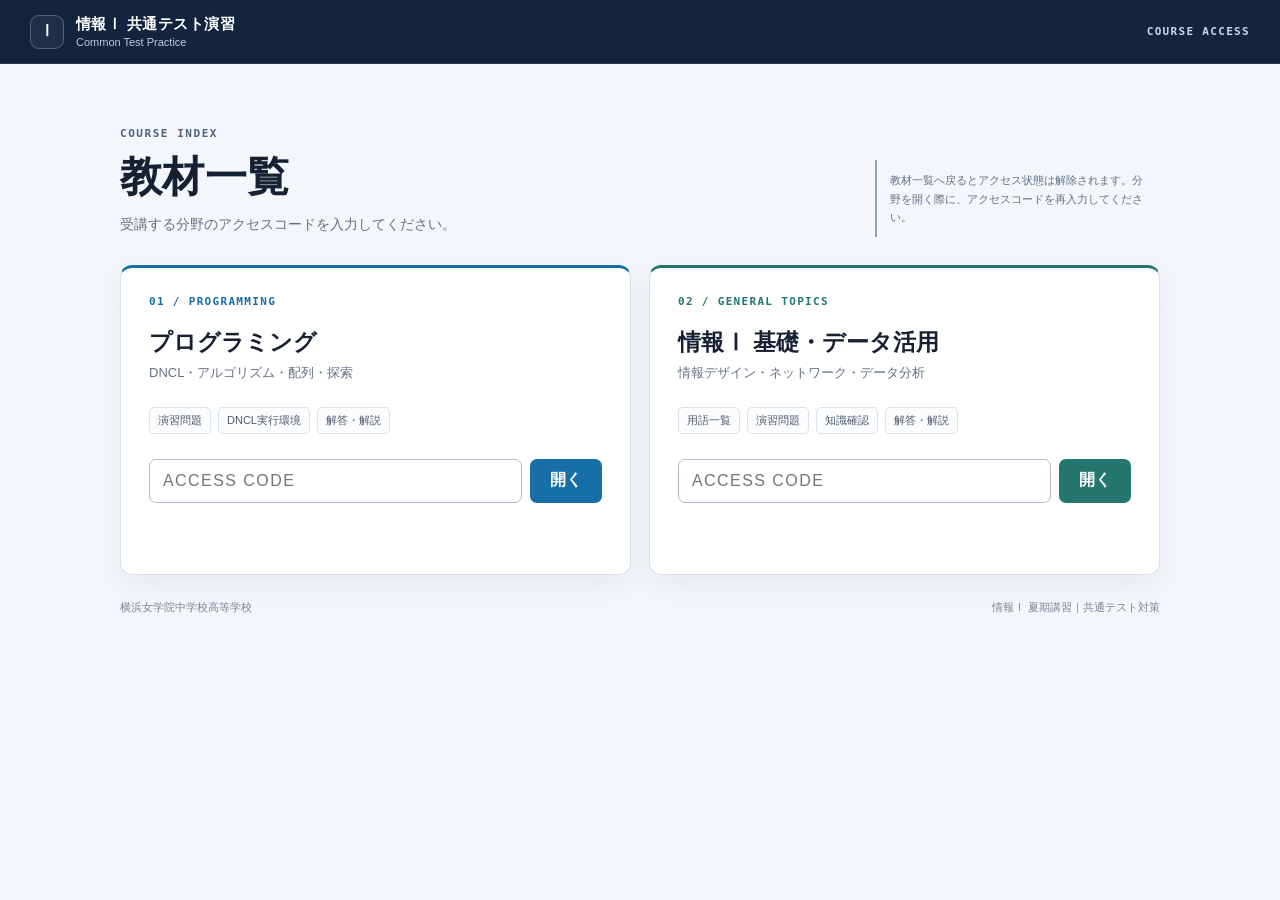
==== index.html @ 6aa04e36 "Publish Information I summer course portal" ====
<!doctype html>
<html lang="ja">
<head>
  <meta charset="utf-8">
  <meta name="viewport" content="width=device-width,initial-scale=1">
  <title>情報Ⅰ 共通テスト演習</title>
  <style>
    :root{--ink:#172033;--muted:#667085;--line:#d8e0ea;--navy:#13243f;--blue:#176fa7;--teal:#23776f;--paper:#f3f6fa}
    *{box-sizing:border-box}html,body{margin:0;min-height:100%;font-family:-apple-system,BlinkMacSystemFont,"Segoe UI","Noto Sans JP",sans-serif;color:var(--ink);background:var(--paper)}button,input{font:inherit}button{touch-action:manipulation}
    .top{height:64px;display:flex;align-items:center;justify-content:space-between;padding:0 30px;background:var(--navy);color:#fff;border-bottom:1px solid #ffffff18}.brand{display:flex;align-items:center;gap:12px}.mark{width:34px;height:34px;display:grid;place-items:center;border:1px solid #ffffff40;border-radius:9px;background:#ffffff0d;font-weight:900}.brand strong{display:block;font-size:15px;letter-spacing:.03em}.brand small{display:block;margin-top:2px;color:#becce0;font-size:11px}.status{font:700 11px/1 ui-monospace,monospace;letter-spacing:.12em;color:#cbd7e8}
    .wrap{width:min(1040px,calc(100% - 32px));margin:0 auto;padding:64px 0 38px}.heading{display:grid;grid-template-columns:minmax(0,1fr) auto;align-items:end;gap:24px;margin-bottom:28px}.eyebrow{font:800 11px/1 ui-monospace,monospace;letter-spacing:.14em;color:#52617a}.heading h1{margin:10px 0 8px;font-size:clamp(28px,4vw,42px);letter-spacing:.01em}.heading p{margin:0;color:var(--muted);font-size:14px;line-height:1.7}.note{max-width:285px;padding:11px 13px;border-left:2px solid #8da3be;color:#627087;font-size:11px;line-height:1.65}
    .cards{display:grid;grid-template-columns:1fr 1fr;gap:18px}.card{position:relative;min-height:310px;padding:28px;background:#fff;border:1px solid var(--line);border-top:3px solid var(--accent);border-radius:12px;box-shadow:0 10px 30px rgba(20,39,68,.055);transition:transform .18s ease,box-shadow .18s ease}.card:focus-within{transform:translateY(-2px);box-shadow:0 14px 34px rgba(20,39,68,.09)}.section-no{font:800 11px/1 ui-monospace,monospace;color:var(--accent);letter-spacing:.12em}.card h2{margin:20px 0 6px;font-size:23px}.scope{color:var(--muted);font-size:13px}.contents{display:flex;gap:7px;flex-wrap:wrap;margin:25px 0}.contents span{padding:5px 8px;border:1px solid var(--line);border-radius:5px;color:#4d596d;font-size:11px;background:#fbfcfe}.access{display:grid;grid-template-columns:1fr auto;gap:8px}.access input{min-width:0;height:44px;padding:0 13px;border:1px solid #aeb9c9;border-radius:7px;background:#fff;font-size:16px;letter-spacing:.09em;text-transform:uppercase}.access input:focus{outline:3px solid color-mix(in srgb,var(--accent) 17%,transparent);border-color:var(--accent)}.access button{height:44px;padding:0 20px;border:0;border-radius:7px;background:var(--accent);color:#fff;font-weight:800;cursor:pointer}.access button:hover{filter:brightness(.94)}.message{min-height:20px;margin-top:8px;color:#a23b30;font-size:12px}.card.error{animation:shake .28s}@keyframes shake{25%{transform:translateX(-4px)}75%{transform:translateX(4px)}}
    .foot{display:flex;justify-content:space-between;gap:20px;margin-top:25px;color:#7a8495;font-size:11px}.foot span:last-child{text-align:right}@media(max-width:720px){.top{height:58px;padding:0 15px}.status{display:none}.wrap{padding:38px 0 24px}.heading{display:block}.note{margin-top:17px;max-width:none}.cards{grid-template-columns:1fr}.card{min-height:auto;padding:23px}.foot{display:block;line-height:1.8}.foot span{display:block}.foot span:last-child{text-align:left}.brand small{display:none}}
  </style>
</head>
<body>
  <header class="top"><div class="brand"><div class="mark">Ⅰ</div><div><strong>情報Ⅰ 共通テスト演習</strong><small>Common Test Practice</small></div></div><div class="status">COURSE ACCESS</div></header>
  <main class="wrap">
    <section class="heading"><div><div class="eyebrow">COURSE INDEX</div><h1>教材一覧</h1><p>受講する分野のアクセスコードを入力してください。</p></div><div class="note">教材一覧へ戻るとアクセス状態は解除されます。分野を開く際に、アクセスコードを再入力してください。</div></section>
    <section class="cards">
      <article class="card" id="programCard" style="--accent:var(--blue)"><div class="section-no">01 / PROGRAMMING</div><h2>プログラミング</h2><div class="scope">DNCL・アルゴリズム・配列・探索</div><div class="contents"><span>演習問題</span><span>DNCL実行環境</span><span>解答・解説</span></div><div class="access"><input id="programInput" autocomplete="off" autocapitalize="characters" spellcheck="false" placeholder="ACCESS CODE" aria-label="プログラミングのアクセスコード"><button data-course="program">開く</button></div><div class="message" aria-live="polite"></div></article>
      <article class="card" id="infoCard" style="--accent:var(--teal)"><div class="section-no">02 / GENERAL TOPICS</div><h2>情報Ⅰ 基礎・データ活用</h2><div class="scope">情報デザイン・ネットワーク・データ分析</div><div class="contents"><span>用語一覧</span><span>演習問題</span><span>知識確認</span><span>解答・解説</span></div><div class="access"><input id="infoInput" autocomplete="off" autocapitalize="characters" spellcheck="false" placeholder="ACCESS CODE" aria-label="情報Ⅰ 基礎・データ活用のアクセスコード"><button data-course="info">開く</button></div><div class="message" aria-live="polite"></div></article>
    </section>
    <div class="foot"><span>横浜女学院中学校高等学校</span><span>情報Ⅰ 夏期講習｜共通テスト対策</span></div>
  </main>
  <script>
    const courses={program:{word:'DNCL',href:'programming.html',card:'programCard',input:'programInput'},info:{word:'INFO',href:'info.html',card:'infoCard',input:'infoInput'}};
    function enter(key){const c=courses[key],card=document.getElementById(c.card),input=document.getElementById(c.input),msg=card.querySelector('.message');if(input.value.trim().toUpperCase()===c.word){location.href=c.href;return}msg.textContent='アクセスコードを確認してください。';card.classList.remove('error');void card.offsetWidth;card.classList.add('error');input.select()}
    document.querySelectorAll('[data-course]').forEach(button=>button.addEventListener('click',()=>enter(button.dataset.course)));
    document.querySelectorAll('.access input').forEach(input=>input.addEventListener('keydown',event=>{if(event.key==='Enter')enter(input.id.startsWith('program')?'program':'info')}));
  </script>
</body>
</html>
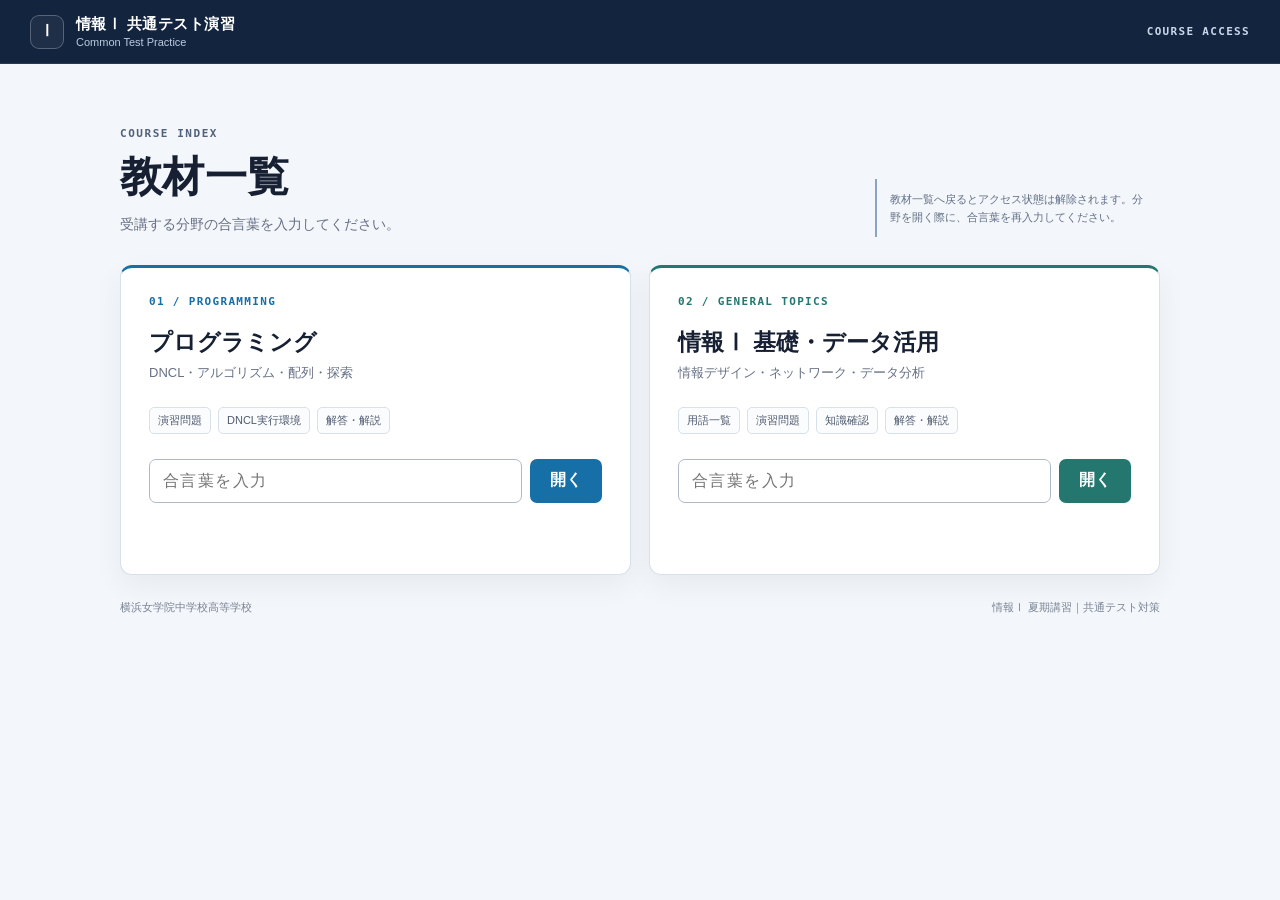
==== commit b431254f: "入口画面の合言葉表記を統一" ====
--- a/index.html
+++ b/index.html
@@ -16,16 +16,16 @@
 <body>
   <header class="top"><div class="brand"><div class="mark">Ⅰ</div><div><strong>情報Ⅰ 共通テスト演習</strong><small>Common Test Practice</small></div></div><div class="status">COURSE ACCESS</div></header>
   <main class="wrap">
-    <section class="heading"><div><div class="eyebrow">COURSE INDEX</div><h1>教材一覧</h1><p>受講する分野のアクセスコードを入力してください。</p></div><div class="note">教材一覧へ戻るとアクセス状態は解除されます。分野を開く際に、アクセスコードを再入力してください。</div></section>
+    <section class="heading"><div><div class="eyebrow">COURSE INDEX</div><h1>教材一覧</h1><p>受講する分野の合言葉を入力してください。</p></div><div class="note">教材一覧へ戻るとアクセス状態は解除されます。分野を開く際に、合言葉を再入力してください。</div></section>
     <section class="cards">
-      <article class="card" id="programCard" style="--accent:var(--blue)"><div class="section-no">01 / PROGRAMMING</div><h2>プログラミング</h2><div class="scope">DNCL・アルゴリズム・配列・探索</div><div class="contents"><span>演習問題</span><span>DNCL実行環境</span><span>解答・解説</span></div><div class="access"><input id="programInput" autocomplete="off" autocapitalize="characters" spellcheck="false" placeholder="ACCESS CODE" aria-label="プログラミングのアクセスコード"><button data-course="program">開く</button></div><div class="message" aria-live="polite"></div></article>
-      <article class="card" id="infoCard" style="--accent:var(--teal)"><div class="section-no">02 / GENERAL TOPICS</div><h2>情報Ⅰ 基礎・データ活用</h2><div class="scope">情報デザイン・ネットワーク・データ分析</div><div class="contents"><span>用語一覧</span><span>演習問題</span><span>知識確認</span><span>解答・解説</span></div><div class="access"><input id="infoInput" autocomplete="off" autocapitalize="characters" spellcheck="false" placeholder="ACCESS CODE" aria-label="情報Ⅰ 基礎・データ活用のアクセスコード"><button data-course="info">開く</button></div><div class="message" aria-live="polite"></div></article>
+      <article class="card" id="programCard" style="--accent:var(--blue)"><div class="section-no">01 / PROGRAMMING</div><h2>プログラミング</h2><div class="scope">DNCL・アルゴリズム・配列・探索</div><div class="contents"><span>演習問題</span><span>DNCL実行環境</span><span>解答・解説</span></div><div class="access"><input id="programInput" autocomplete="off" autocapitalize="characters" spellcheck="false" placeholder="合言葉を入力" aria-label="プログラミングの合言葉"><button data-course="program">開く</button></div><div class="message" aria-live="polite"></div></article>
+      <article class="card" id="infoCard" style="--accent:var(--teal)"><div class="section-no">02 / GENERAL TOPICS</div><h2>情報Ⅰ 基礎・データ活用</h2><div class="scope">情報デザイン・ネットワーク・データ分析</div><div class="contents"><span>用語一覧</span><span>演習問題</span><span>知識確認</span><span>解答・解説</span></div><div class="access"><input id="infoInput" autocomplete="off" autocapitalize="characters" spellcheck="false" placeholder="合言葉を入力" aria-label="情報Ⅰ 基礎・データ活用の合言葉"><button data-course="info">開く</button></div><div class="message" aria-live="polite"></div></article>
     </section>
     <div class="foot"><span>横浜女学院中学校高等学校</span><span>情報Ⅰ 夏期講習｜共通テスト対策</span></div>
   </main>
   <script>
     const courses={program:{word:'DNCL',href:'programming.html',card:'programCard',input:'programInput'},info:{word:'INFO',href:'info.html',card:'infoCard',input:'infoInput'}};
-    function enter(key){const c=courses[key],card=document.getElementById(c.card),input=document.getElementById(c.input),msg=card.querySelector('.message');if(input.value.trim().toUpperCase()===c.word){location.href=c.href;return}msg.textContent='アクセスコードを確認してください。';card.classList.remove('error');void card.offsetWidth;card.classList.add('error');input.select()}
+    function enter(key){const c=courses[key],card=document.getElementById(c.card),input=document.getElementById(c.input),msg=card.querySelector('.message');if(input.value.trim().toUpperCase()===c.word){location.href=c.href;return}msg.textContent='合言葉を確認してください。';card.classList.remove('error');void card.offsetWidth;card.classList.add('error');input.select()}
     document.querySelectorAll('[data-course]').forEach(button=>button.addEventListener('click',()=>enter(button.dataset.course)));
     document.querySelectorAll('.access input').forEach(input=>input.addEventListener('keydown',event=>{if(event.key==='Enter')enter(input.id.startsWith('program')?'program':'info')}));
   </script>
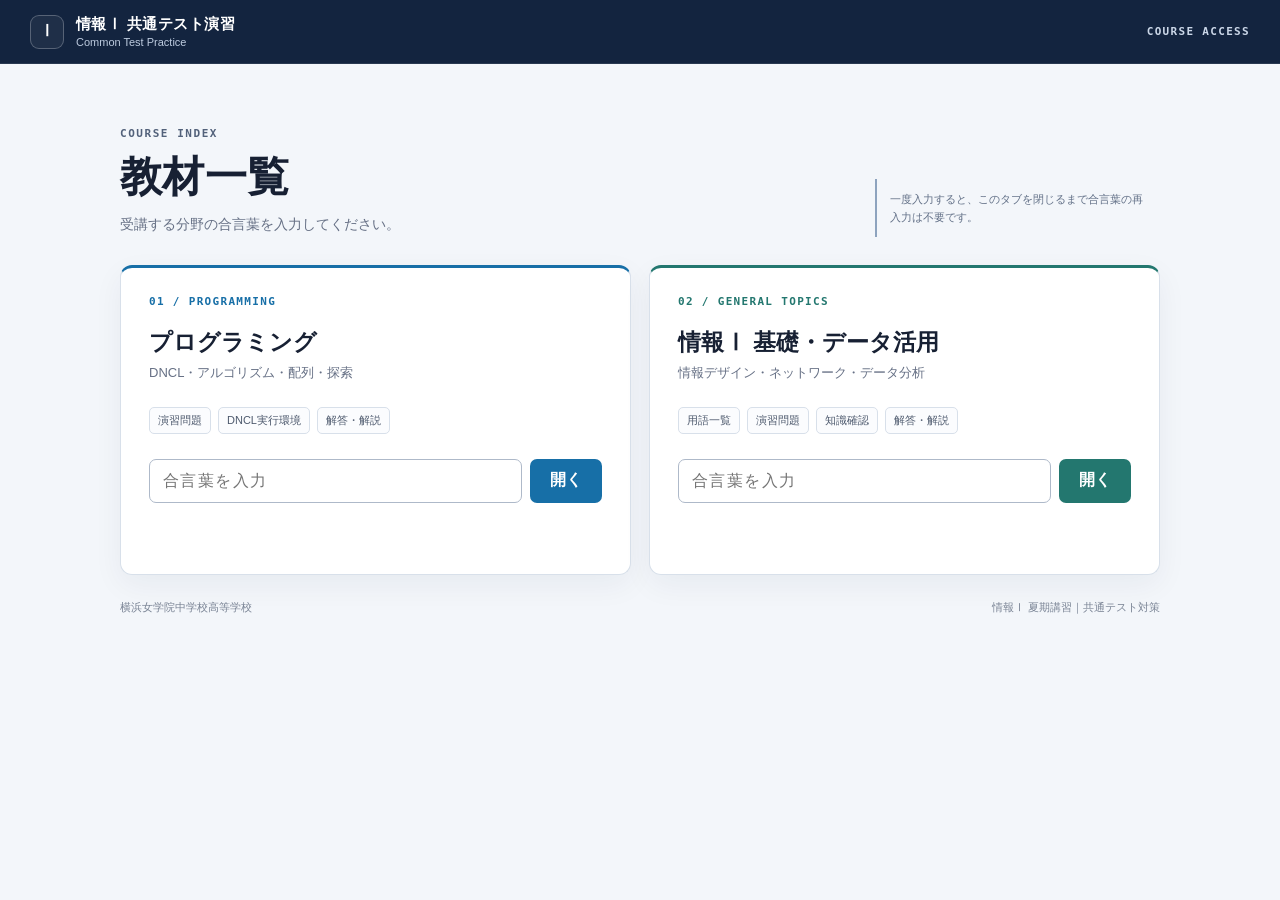
==== commit 26586399: "Retain course access for the current tab" ====
--- a/index.html
+++ b/index.html
@@ -9,14 +9,14 @@
     *{box-sizing:border-box}html,body{margin:0;min-height:100%;font-family:-apple-system,BlinkMacSystemFont,"Segoe UI","Noto Sans JP",sans-serif;color:var(--ink);background:var(--paper)}button,input{font:inherit}button{touch-action:manipulation}
     .top{height:64px;display:flex;align-items:center;justify-content:space-between;padding:0 30px;background:var(--navy);color:#fff;border-bottom:1px solid #ffffff18}.brand{display:flex;align-items:center;gap:12px}.mark{width:34px;height:34px;display:grid;place-items:center;border:1px solid #ffffff40;border-radius:9px;background:#ffffff0d;font-weight:900}.brand strong{display:block;font-size:15px;letter-spacing:.03em}.brand small{display:block;margin-top:2px;color:#becce0;font-size:11px}.status{font:700 11px/1 ui-monospace,monospace;letter-spacing:.12em;color:#cbd7e8}
     .wrap{width:min(1040px,calc(100% - 32px));margin:0 auto;padding:64px 0 38px}.heading{display:grid;grid-template-columns:minmax(0,1fr) auto;align-items:end;gap:24px;margin-bottom:28px}.eyebrow{font:800 11px/1 ui-monospace,monospace;letter-spacing:.14em;color:#52617a}.heading h1{margin:10px 0 8px;font-size:clamp(28px,4vw,42px);letter-spacing:.01em}.heading p{margin:0;color:var(--muted);font-size:14px;line-height:1.7}.note{max-width:285px;padding:11px 13px;border-left:2px solid #8da3be;color:#627087;font-size:11px;line-height:1.65}
-    .cards{display:grid;grid-template-columns:1fr 1fr;gap:18px}.card{position:relative;min-height:310px;padding:28px;background:#fff;border:1px solid var(--line);border-top:3px solid var(--accent);border-radius:12px;box-shadow:0 10px 30px rgba(20,39,68,.055);transition:transform .18s ease,box-shadow .18s ease}.card:focus-within{transform:translateY(-2px);box-shadow:0 14px 34px rgba(20,39,68,.09)}.section-no{font:800 11px/1 ui-monospace,monospace;color:var(--accent);letter-spacing:.12em}.card h2{margin:20px 0 6px;font-size:23px}.scope{color:var(--muted);font-size:13px}.contents{display:flex;gap:7px;flex-wrap:wrap;margin:25px 0}.contents span{padding:5px 8px;border:1px solid var(--line);border-radius:5px;color:#4d596d;font-size:11px;background:#fbfcfe}.access{display:grid;grid-template-columns:1fr auto;gap:8px}.access input{min-width:0;height:44px;padding:0 13px;border:1px solid #aeb9c9;border-radius:7px;background:#fff;font-size:16px;letter-spacing:.09em;text-transform:uppercase}.access input:focus{outline:3px solid color-mix(in srgb,var(--accent) 17%,transparent);border-color:var(--accent)}.access button{height:44px;padding:0 20px;border:0;border-radius:7px;background:var(--accent);color:#fff;font-weight:800;cursor:pointer}.access button:hover{filter:brightness(.94)}.message{min-height:20px;margin-top:8px;color:#a23b30;font-size:12px}.card.error{animation:shake .28s}@keyframes shake{25%{transform:translateX(-4px)}75%{transform:translateX(4px)}}
+    .cards{display:grid;grid-template-columns:1fr 1fr;gap:18px}.card{position:relative;min-height:310px;padding:28px;background:#fff;border:1px solid var(--line);border-top:3px solid var(--accent);border-radius:12px;box-shadow:0 10px 30px rgba(20,39,68,.055);transition:transform .18s ease,box-shadow .18s ease}.card:focus-within{transform:translateY(-2px);box-shadow:0 14px 34px rgba(20,39,68,.09)}.section-no{font:800 11px/1 ui-monospace,monospace;color:var(--accent);letter-spacing:.12em}.card h2{margin:20px 0 6px;font-size:23px}.scope{color:var(--muted);font-size:13px}.contents{display:flex;gap:7px;flex-wrap:wrap;margin:25px 0}.contents span{padding:5px 8px;border:1px solid var(--line);border-radius:5px;color:#4d596d;font-size:11px;background:#fbfcfe}.access{display:grid;grid-template-columns:1fr auto;gap:8px}.access.unlocked{grid-template-columns:1fr}.access.unlocked button{width:100%}.access input{min-width:0;height:44px;padding:0 13px;border:1px solid #aeb9c9;border-radius:7px;background:#fff;font-size:16px;letter-spacing:.09em;text-transform:uppercase}.access input:focus{outline:3px solid color-mix(in srgb,var(--accent) 17%,transparent);border-color:var(--accent)}.access button{height:44px;padding:0 20px;border:0;border-radius:7px;background:var(--accent);color:#fff;font-weight:800;cursor:pointer}.access button:hover{filter:brightness(.94)}.message{min-height:20px;margin-top:8px;color:#a23b30;font-size:12px}.card.error{animation:shake .28s}@keyframes shake{25%{transform:translateX(-4px)}75%{transform:translateX(4px)}}
     .foot{display:flex;justify-content:space-between;gap:20px;margin-top:25px;color:#7a8495;font-size:11px}.foot span:last-child{text-align:right}@media(max-width:720px){.top{height:58px;padding:0 15px}.status{display:none}.wrap{padding:38px 0 24px}.heading{display:block}.note{margin-top:17px;max-width:none}.cards{grid-template-columns:1fr}.card{min-height:auto;padding:23px}.foot{display:block;line-height:1.8}.foot span{display:block}.foot span:last-child{text-align:left}.brand small{display:none}}
   </style>
 </head>
 <body>
   <header class="top"><div class="brand"><div class="mark">Ⅰ</div><div><strong>情報Ⅰ 共通テスト演習</strong><small>Common Test Practice</small></div></div><div class="status">COURSE ACCESS</div></header>
   <main class="wrap">
-    <section class="heading"><div><div class="eyebrow">COURSE INDEX</div><h1>教材一覧</h1><p>受講する分野の合言葉を入力してください。</p></div><div class="note">教材一覧へ戻るとアクセス状態は解除されます。分野を開く際に、合言葉を再入力してください。</div></section>
+    <section class="heading"><div><div class="eyebrow">COURSE INDEX</div><h1>教材一覧</h1><p>受講する分野の合言葉を入力してください。</p></div><div class="note">一度入力すると、このタブを閉じるまで合言葉の再入力は不要です。</div></section>
     <section class="cards">
       <article class="card" id="programCard" style="--accent:var(--blue)"><div class="section-no">01 / PROGRAMMING</div><h2>プログラミング</h2><div class="scope">DNCL・アルゴリズム・配列・探索</div><div class="contents"><span>演習問題</span><span>DNCL実行環境</span><span>解答・解説</span></div><div class="access"><input id="programInput" autocomplete="off" autocapitalize="characters" spellcheck="false" placeholder="合言葉を入力" aria-label="プログラミングの合言葉"><button data-course="program">開く</button></div><div class="message" aria-live="polite"></div></article>
       <article class="card" id="infoCard" style="--accent:var(--teal)"><div class="section-no">02 / GENERAL TOPICS</div><h2>情報Ⅰ 基礎・データ活用</h2><div class="scope">情報デザイン・ネットワーク・データ分析</div><div class="contents"><span>用語一覧</span><span>演習問題</span><span>知識確認</span><span>解答・解説</span></div><div class="access"><input id="infoInput" autocomplete="off" autocapitalize="characters" spellcheck="false" placeholder="合言葉を入力" aria-label="情報Ⅰ 基礎・データ活用の合言葉"><button data-course="info">開く</button></div><div class="message" aria-live="polite"></div></article>
@@ -25,7 +25,9 @@
   </main>
   <script>
     const courses={program:{word:'DNCL',href:'programming.html',card:'programCard',input:'programInput'},info:{word:'INFO',href:'info.html',card:'infoCard',input:'infoInput'}};
-    function enter(key){const c=courses[key],card=document.getElementById(c.card),input=document.getElementById(c.input),msg=card.querySelector('.message');if(input.value.trim().toUpperCase()===c.word){location.href=c.href;return}msg.textContent='合言葉を確認してください。';card.classList.remove('error');void card.offsetWidth;card.classList.add('error');input.select()}
+    const accessKey=key=>`info1_access_${key}`;
+    function enter(key){const c=courses[key],card=document.getElementById(c.card),input=document.getElementById(c.input),msg=card.querySelector('.message');if(sessionStorage.getItem(accessKey(key))==='unlocked'||input.value.trim().toUpperCase()===c.word){sessionStorage.setItem(accessKey(key),'unlocked');location.href=c.href;return}msg.textContent='合言葉を確認してください。';card.classList.remove('error');void card.offsetWidth;card.classList.add('error');input.select()}
+    Object.entries(courses).forEach(([key,c])=>{if(sessionStorage.getItem(accessKey(key))!=='unlocked')return;const card=document.getElementById(c.card),input=document.getElementById(c.input),access=input.closest('.access');input.hidden=true;access.classList.add('unlocked');card.querySelector('.message').textContent='合言葉は入力済みです。'});
     document.querySelectorAll('[data-course]').forEach(button=>button.addEventListener('click',()=>enter(button.dataset.course)));
     document.querySelectorAll('.access input').forEach(input=>input.addEventListener('keydown',event=>{if(event.key==='Enter')enter(input.id.startsWith('program')?'program':'info')}));
   </script>
